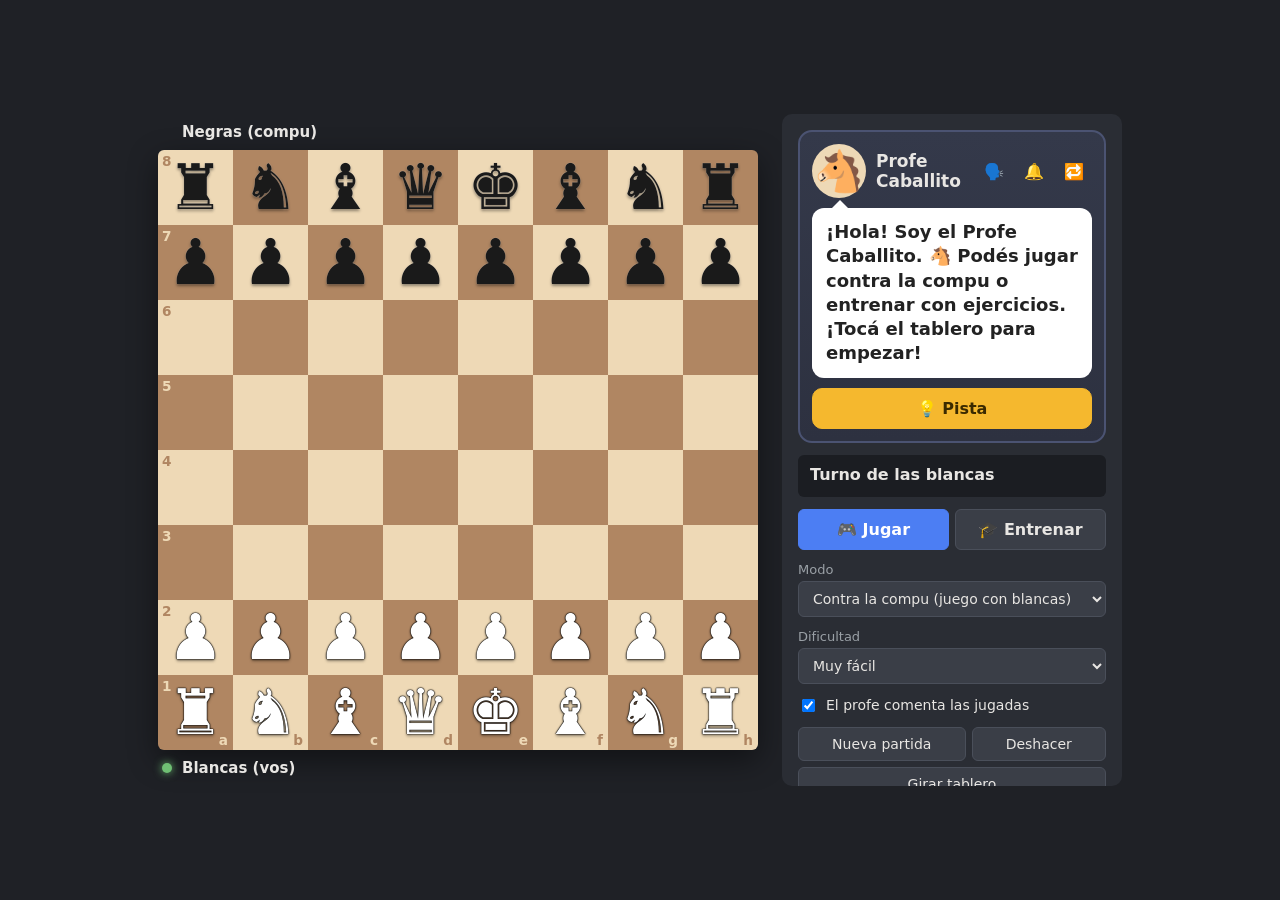
==== ajedrez/index.html @ e5a42da1 "Juegos: ajedrez con Profe Caballito y portada - Ajedrez con reglas completas, compu con 4 niveles y " ====
<!doctype html>
<html lang="es">
<head>
  <meta charset="utf-8">
  <meta name="viewport" content="width=device-width, initial-scale=1, viewport-fit=cover">
  <meta name="theme-color" content="#1f2126">
  <meta name="apple-mobile-web-app-capable" content="yes">
  <meta name="mobile-web-app-capable" content="yes">
  <meta name="apple-mobile-web-app-status-bar-style" content="black-translucent">
  <meta name="apple-mobile-web-app-title" content="Ajedrez">
  <title>Ajedrez</title>
  <link rel="stylesheet" href="style.css">
</head>
<body>
  <main class="app">
    <section class="board-area">
      <div class="player" id="player-top"></div>
      <div id="board" class="board"></div>
      <div class="player" id="player-bottom"></div>
    </section>

    <aside class="panel">
      <div class="coach">
        <div class="coach-head">
          <div class="avatar" id="avatar">🐴</div>
          <div class="coach-name">Profe Caballito</div>
          <div class="coach-tools">
            <button id="voice" class="icon-btn" title="Voz del profe">🗣️</button>
            <button id="sfx" class="icon-btn" title="Sonidos">🔔</button>
            <button id="repeat" class="icon-btn" title="Repetir lo que dijo">🔁</button>
          </div>
        </div>
        <div id="coach-text" class="bubble"></div>
        <div id="coach-actions" class="coach-actions"></div>
        <button id="hint" class="hint-btn">💡 Pista</button>
      </div>

      <div id="status" class="status"></div>

      <div class="tabs">
        <button id="tab-play" class="tab active">🎮 Jugar</button>
        <button id="tab-train" class="tab">🎓 Entrenar</button>
      </div>

      <div id="play-panel" class="section">
        <label>Modo
          <select id="mode">
            <option value="ai-b" selected>Contra la compu (juego con blancas)</option>
            <option value="ai-w">Contra la compu (juego con negras)</option>
            <option value="pvp">2 jugadores</option>
          </select>
        </label>
        <label>Dificultad
          <select id="level">
            <option value="0" selected>Muy fácil</option>
            <option value="1">Fácil</option>
            <option value="2">Media</option>
            <option value="3">Difícil</option>
          </select>
        </label>
        <label class="check"><input type="checkbox" id="coach-on" checked> El profe comenta las jugadas</label>

        <div class="buttons">
          <button id="new">Nueva partida</button>
          <button id="undo">Deshacer</button>
          <button id="flip">Girar tablero</button>
        </div>

        <h2>Jugadas</h2>
        <ol id="moves" class="moves"></ol>

        <h2>Partidas guardadas</h2>
        <div class="buttons">
          <button id="save">Guardar</button>
          <button id="export">Exportar PGN</button>
          <button id="import">Importar PGN</button>
          <input id="import-file" type="file" accept=".pgn,text/plain" hidden>
        </div>
        <ul id="saves" class="saves"></ul>
      </div>

      <div id="train-panel" class="section" hidden></div>
    </aside>
  </main>

  <div id="promo" class="promo hidden">
    <div class="promo-box">
      <p>Coronar como:</p>
      <div id="promo-choices" class="promo-choices"></div>
    </div>
  </div>

  <script src="engine.js"></script>
  <script src="sound.js"></script>
  <script src="coach.js"></script>
  <script src="lessons.js"></script>
  <script src="app.js"></script>
</body>
</html>
---- ajedrez/style.css ----
:root {
  --bg: #1f2126;
  --panel: #2a2d34;
  --text: #e8e6e3;
  --muted: #9aa0a6;
  --light: #eed9b6;
  --dark: #b08662;
  --accent: #6fbf73;
  --size: min(92vw, 78vh, 600px);
  --gutter: 16px;
}
@supports (height: 100dvh) {
  :root { --size: min(92vw, 78dvh, 600px); }
}

* { box-sizing: border-box; }

html { -webkit-text-size-adjust: 100%; }

body {
  margin: 0;
  min-height: 100vh;
  min-height: 100dvh;
  padding: env(safe-area-inset-top, 0px) env(safe-area-inset-right, 0px)
           env(safe-area-inset-bottom, 0px) env(safe-area-inset-left, 0px);
  -webkit-tap-highlight-color: transparent;
  background: var(--bg);
  color: var(--text);
  font-family: system-ui, -apple-system, "Segoe UI", Roboto, sans-serif;
  display: flex;
  align-items: center;
  justify-content: center;
}

.app {
  display: flex;
  gap: 24px;
  padding: 16px;
  align-items: flex-start;
  flex-wrap: wrap;
  justify-content: center;
}

/* ---------- Tablero ---------- */

.board {
  width: var(--size);
  height: var(--size);
  display: grid;
  grid-template-columns: repeat(8, 1fr);
  grid-template-rows: repeat(8, 1fr);
  border-radius: 6px;
  overflow: hidden;
  box-shadow: 0 10px 30px rgba(0, 0, 0, .45);
  user-select: none;
  -webkit-user-select: none;
  -webkit-touch-callout: none;
  touch-action: none; /* el dedo arrastra piezas en vez de mover la página */
}

.sq {
  position: relative;
  display: flex;
  align-items: center;
  justify-content: center;
  cursor: pointer;
}
.sq.light { background: var(--light); }
.sq.dark { background: var(--dark); }
.sq.last.light { background: #f3e37a; }
.sq.last.dark { background: #d4b84a; }
.sq.selected { box-shadow: inset 0 0 0 4px rgba(40, 120, 220, .8); }
.sq.check { background: radial-gradient(circle, #ff4d4d 0%, #e02020 40%, transparent 80%) !important; }

.sq.move::after {
  content: "";
  width: 30%;
  height: 30%;
  border-radius: 50%;
  background: rgba(20, 20, 20, .28);
  position: absolute;
  pointer-events: none;
}
.sq.capture::after {
  content: "";
  position: absolute;
  inset: 4%;
  border-radius: 50%;
  border: 5px solid rgba(20, 20, 20, .28);
  pointer-events: none;
}

.coord {
  position: absolute;
  font-size: calc(var(--size) / 44);
  font-weight: 700;
  pointer-events: none;
}
.coord.rank { top: 3px; left: 4px; }
.coord.file { bottom: 2px; right: 5px; }
.sq.light .coord { color: var(--dark); }
.sq.dark .coord { color: var(--light); }

.piece {
  font-size: calc(var(--size) / 9.5);
  line-height: 1;
  cursor: grab;
  transition: transform .1s;
  z-index: 1;
}
.piece:active { cursor: grabbing; }
.piece.lifted { opacity: .25; }
.piece.ghost {
  position: fixed;
  z-index: 30;
  pointer-events: none;
  font-size: calc(var(--size) / 7.5);
  transform: translate(-50%, -60%);
  filter: drop-shadow(0 6px 8px rgba(0, 0, 0, .45));
}
.piece.shake { animation: shake .35s; }
@keyframes shake {
  20%, 60% { transform: translateX(-5px); }
  40%, 80% { transform: translateX(5px); }
}
.piece.w {
  color: #fff;
  text-shadow: 0 0 1px #000, 0 0 1px #000, 0 0 2px #000, 0 2px 3px rgba(0, 0, 0, .4);
}
.piece.b {
  color: #1a1a1a;
  text-shadow: 0 0 1px #fff8, 0 2px 3px rgba(0, 0, 0, .4);
}

/* ---------- Jugadores ---------- */

.player {
  display: flex;
  align-items: center;
  gap: 10px;
  height: 36px;
  padding: 0 4px;
  font-size: 15px;
}
.player .name { font-weight: 600; }
.player .dot {
  width: 10px;
  height: 10px;
  border-radius: 50%;
  background: transparent;
}
.player.active .dot { background: var(--accent); box-shadow: 0 0 8px var(--accent); }
.player .caps { font-size: 20px; letter-spacing: -3px; color: var(--muted); }
.player .adv { color: var(--muted); font-size: 13px; }

/* ---------- Panel ---------- */

.panel {
  width: 340px;
  background: var(--panel);
  border-radius: 10px;
  padding: 16px;
  display: flex;
  flex-direction: column;
  gap: 12px;
  max-height: calc(var(--size) + 72px);
  overflow-y: auto;
}
.section { display: flex; flex-direction: column; gap: 12px; }
.section[hidden] { display: none; }
.panel h1 { margin: 0; font-size: 24px; }
.panel h2 { margin: 6px 0 0; font-size: 15px; color: var(--muted); font-weight: 600; }

.status {
  background: #1b1d22;
  border-radius: 6px;
  padding: 10px 12px;
  font-weight: 600;
  min-height: 42px;
}
.status.over { color: #ffd166; }

label {
  display: flex;
  flex-direction: column;
  gap: 4px;
  font-size: 13px;
  color: var(--muted);
}
select, button {
  font: inherit;
  font-size: 14px;
  color: var(--text);
  background: #3a3e47;
  border: 1px solid #4a4f5a;
  border-radius: 6px;
  padding: 8px 10px;
}
button { cursor: pointer; touch-action: manipulation; }
@media (hover: hover) {
  button:hover, select:hover { background: #454a55; }
  }

.buttons { display: flex; flex-wrap: wrap; gap: 6px; }
.buttons button { flex: 1 1 auto; }

.moves {
  margin: 0;
  padding: 0 0 0 34px;
  overflow-y: auto;
  min-height: 60px;
  max-height: 160px;
  font-family: ui-monospace, Menlo, monospace;
  font-size: 14px;
}
.moves li { padding: 2px 0; color: var(--muted); }
.moves span { display: inline-block; width: 80px; color: var(--text); }
.moves span.current { color: var(--accent); font-weight: 700; }

/* ---------- Profe ---------- */

.coach {
  background: linear-gradient(180deg, #34394a, #2d3140);
  border: 2px solid #4b5372;
  border-radius: 14px;
  padding: 12px;
  display: flex;
  flex-direction: column;
  gap: 10px;
}
.coach-head { display: flex; align-items: center; gap: 10px; }
.avatar {
  font-size: 40px;
  line-height: 1;
  width: 54px;
  height: 54px;
  display: grid;
  place-items: center;
  background: #eed9b6;
  border-radius: 50%;
}
.avatar.talking { animation: bob .5s ease-in-out 3; }
@keyframes bob { 50% { transform: translateY(-5px) rotate(-6deg); } }
.coach-name { font-weight: 800; font-size: 17px; flex: 1; }
.coach-tools { display: flex; gap: 4px; }
.icon-btn { padding: 4px 7px; font-size: 16px; background: transparent; border-color: transparent; }
.icon-btn.off { opacity: .35; }
.bubble {
  background: #fff;
  color: #222;
  border-radius: 12px;
  padding: 12px 14px;
  font-size: 18px;
  line-height: 1.35;
  font-weight: 600;
  min-height: 56px;
  position: relative;
}
.bubble::before {
  content: "";
  position: absolute;
  top: -8px;
  left: 20px;
  border: 8px solid transparent;
  border-top: 0;
  border-bottom-color: #fff;
}
.coach-actions { display: flex; flex-wrap: wrap; gap: 6px; }
.coach-actions:empty { display: none; }
.coach-actions button, .hint-btn {
  flex: 1 1 auto;
  font-size: 16px;
  font-weight: 700;
  padding: 10px 12px;
  border-radius: 10px;
}
.coach-actions button { background: #4c7ef3; border-color: #4c7ef3; color: #fff; }
.coach-actions button.secondary { background: #3a3e47; border-color: #4a4f5a; }
.hint-btn { background: #f5b82e; border-color: #f5b82e; color: #3a2a00; }
.hint-btn:disabled { opacity: .4; cursor: default; }

.sq.coach { box-shadow: inset 0 0 0 5px #f5b82e, inset 0 0 22px rgba(245, 184, 46, .9); }
.sq.coach .piece { animation: pulse 1s ease-in-out infinite; }
@keyframes pulse { 50% { transform: scale(1.12); } }

.check { flex-direction: row; align-items: center; gap: 8px; color: var(--text); font-size: 14px; }

/* ---------- Pestañas y lecciones ---------- */

.tabs { display: flex; gap: 6px; }
.tab { flex: 1; font-size: 16px; font-weight: 700; padding: 10px; }
.tab.active { background: #4c7ef3; border-color: #4c7ef3; color: #fff; }

.lessons { display: flex; flex-direction: column; gap: 8px; }
.lesson {
  display: flex;
  align-items: center;
  gap: 12px;
  text-align: left;
  padding: 12px;
  border-radius: 12px;
  font-size: 17px;
  font-weight: 700;
}
.lesson .icon { font-size: 30px; }
.lesson .info { flex: 1; }
.stars { color: #f5b82e; font-size: 15px; letter-spacing: 1px; }
.stars .empty { color: #5a606c; }
.lesson.done { border-color: #f5b82e; }

.puzzle-head { display: flex; align-items: center; gap: 10px; font-size: 20px; font-weight: 800; }
.puzzle-head .icon { font-size: 32px; }
.dots { display: flex; gap: 6px; }
.dots span { width: 16px; height: 16px; border-radius: 50%; background: #454a55; }
.dots span.solved { background: #f5b82e; }
.dots span.current { outline: 3px solid #4c7ef3; }

/* ---------- Festejo ---------- */

.confetti { position: fixed; inset: 0; pointer-events: none; overflow: hidden; z-index: 20; }
.confetti span {
  position: absolute;
  bottom: -60px;
  animation: rise 2.2s ease-out forwards;
}
@keyframes rise {
  to { transform: translateY(-115vh) rotate(540deg); opacity: .2; }
}

/* ---------- Partidas guardadas ---------- */

.saves {
  list-style: none;
  margin: 0;
  padding: 0;
  max-height: 160px;
  overflow-y: auto;
  display: flex;
  flex-direction: column;
  gap: 6px;
}
.saves li {
  display: flex;
  align-items: center;
  gap: 6px;
  background: #1b1d22;
  border-radius: 6px;
  padding: 6px 8px;
  font-size: 13px;
}
.saves .info { flex: 1; min-width: 0; }
.saves .title { overflow: hidden; text-overflow: ellipsis; white-space: nowrap; }
.saves .meta { color: var(--muted); font-size: 11px; }
.saves button { padding: 4px 8px; font-size: 12px; }
.saves .empty { color: var(--muted); background: none; padding: 0; }

/* ---------- Coronación ---------- */

.promo {
  position: fixed;
  inset: 0;
  background: rgba(0, 0, 0, .55);
  display: flex;
  align-items: center;
  justify-content: center;
  z-index: 10;
}
.promo.hidden { display: none; }
.promo-box {
  background: var(--panel);
  padding: 18px 22px;
  border-radius: 10px;
  text-align: center;
}
.promo-box p { margin: 0 0 12px; }
.promo-choices { display: flex; gap: 8px; }
.promo-choices button {
  width: 70px;
  height: 70px;
  font-size: 48px;
  line-height: 1;
  padding: 0;
  background: var(--light);
}

/* ---------- Celular vertical y tablets angostas ---------- */

@media (max-width: 760px) {
  :root {
    --gutter: 10px;
    --size: min(calc(100vw - 2 * var(--gutter)), 600px);
  }
  body { align-items: flex-start; }
  .app {
    flex-direction: column;
    flex-wrap: nowrap;
    align-items: center;
    gap: 10px;
    padding: 8px var(--gutter) 24px;
    width: 100%;
  }
  .panel {
    width: var(--size);
    max-height: none;
    overflow: visible;
    padding: 12px;
    gap: 10px;
  }
  .player { height: 30px; font-size: 14px; gap: 8px; }
  .player .caps { font-size: 16px; }
  .player .name { white-space: nowrap; }
  .player .caps { overflow: hidden; white-space: nowrap; min-width: 0; }
  .coach { padding: 10px; gap: 8px; }
  .avatar { font-size: 32px; width: 44px; height: 44px; }
  .coach-name { font-size: 15px; }
  .bubble { font-size: 16px; padding: 10px 12px; min-height: 0; }
  .coach-actions button, .hint-btn { font-size: 15px; padding: 10px; min-height: 44px; }
  .tab { font-size: 15px; min-height: 44px; }
  select, .buttons button { min-height: 44px; font-size: 16px; } /* 16px evita el zoom automático de iOS */
  .moves { max-height: 140px; }
  .lesson { padding: 10px; font-size: 16px; }
  .lesson .icon { font-size: 26px; }
  .promo-choices button { width: 60px; height: 60px; font-size: 42px; }
}

/* Celular muy angosto (iPhone SE, Android chicos) */
@media (max-width: 360px) {
  .coach-tools .icon-btn { padding: 4px; font-size: 14px; }
  .bubble { font-size: 15px; }
}

/* ---------- Celular horizontal: tablero y panel lado a lado ---------- */

@media (max-height: 520px) and (orientation: landscape) {
  :root { --size: min(calc(100vh - 76px), 55vw); }
  @supports (height: 100dvh) {
    :root { --size: min(calc(100dvh - 76px), 55vw); }
  }
  body { align-items: flex-start; }
  .app {
    flex-direction: row;
    flex-wrap: nowrap;
    align-items: flex-start;
    gap: 12px;
    padding: 6px 12px;
    width: 100%;
    justify-content: center;
  }
  .player { height: 30px; font-size: 13px; }
  .player .caps { font-size: 15px; }
  .panel {
    flex: 1;
    min-width: 0;
    max-width: 420px;
    max-height: calc(100vh - 12px);
    max-height: calc(100dvh - 12px);
    padding: 10px;
    gap: 8px;
  }
  .avatar { font-size: 28px; width: 38px; height: 38px; }
  .bubble { font-size: 15px; padding: 8px 10px; min-height: 0; }
}

@media (prefers-reduced-motion: reduce) {
  .avatar.talking, .sq.coach .piece, .piece.shake, .confetti span { animation: none; }
}
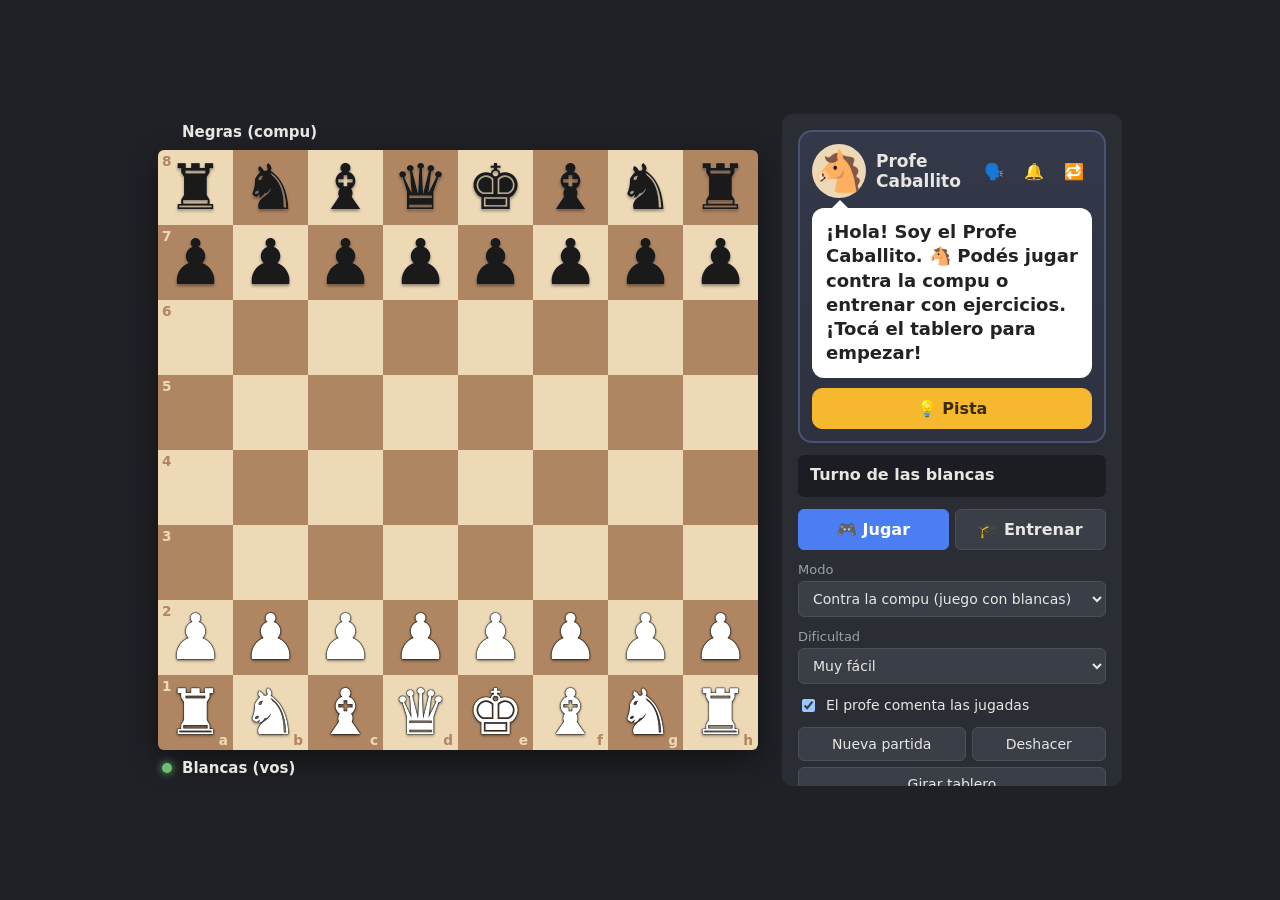
==== commit c30c29f5: "Evitar que el modo oscuro forzado del celular ponga todas las piezas blancas Declarar color-scheme: " ====
--- a/ajedrez/index.html
+++ b/ajedrez/index.html
@@ -4,6 +4,7 @@
   <meta charset="utf-8">
   <meta name="viewport" content="width=device-width, initial-scale=1, viewport-fit=cover">
   <meta name="theme-color" content="#1f2126">
+  <meta name="color-scheme" content="dark">
   <meta name="apple-mobile-web-app-capable" content="yes">
   <meta name="mobile-web-app-capable" content="yes">
   <meta name="apple-mobile-web-app-status-bar-style" content="black-translucent">
--- a/ajedrez/style.css
+++ b/ajedrez/style.css
@@ -1,4 +1,5 @@
 :root {
+  color-scheme: dark; /* la página ya es oscura: evita que el navegador la "oscurezca" e invierta las piezas */
   --bg: #1f2126;
   --panel: #2a2d34;
   --text: #e8e6e3;
@@ -122,6 +123,9 @@
 @keyframes shake {
   20%, 60% { transform: translateX(-5px); }
   40%, 80% { transform: translateX(5px); }
+}
+.piece {
+  forced-color-adjust: none;
 }
 .piece.w {
   color: #fff;
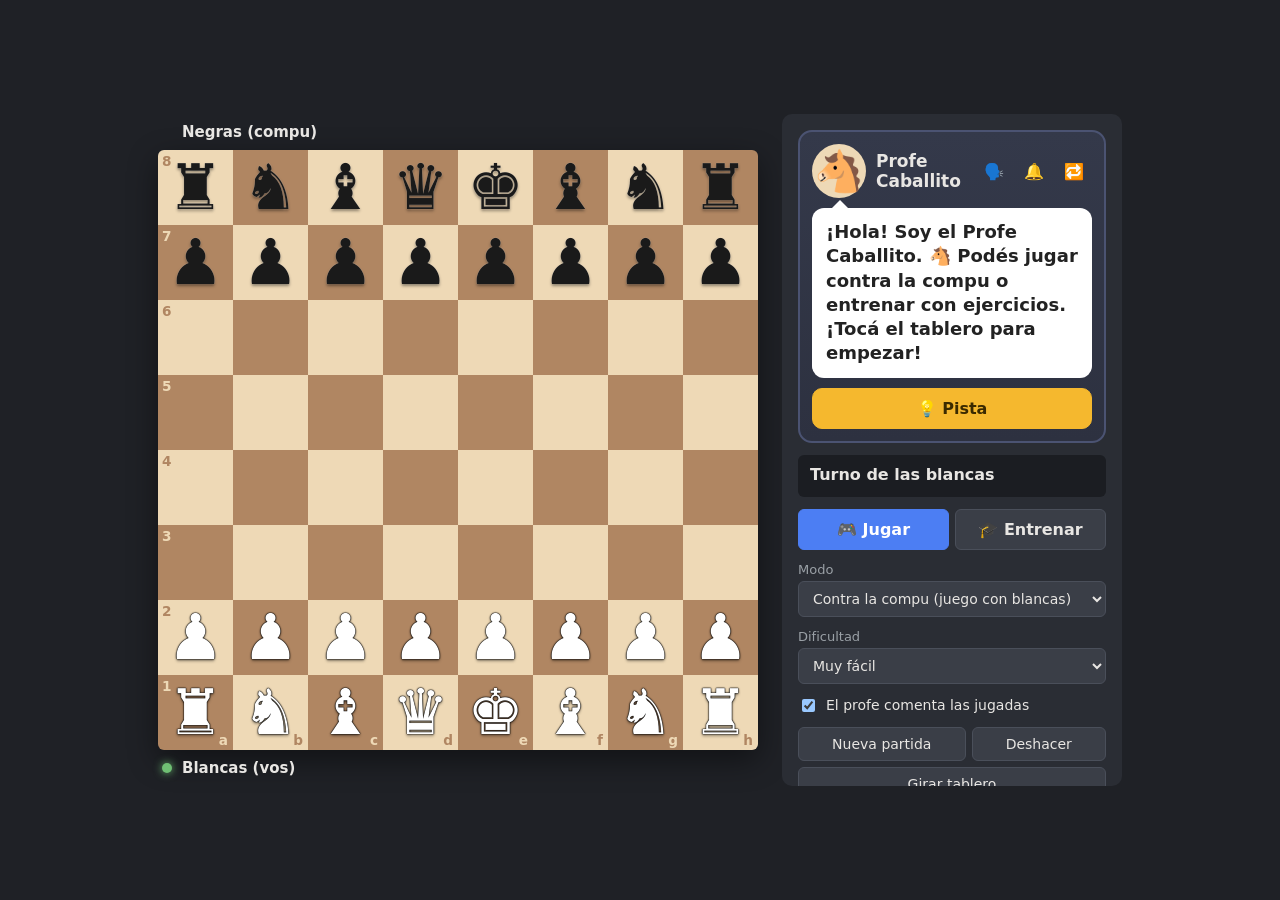
==== commit 9dcaa80e: "Ícono de caballo para el acceso directo del celular Agrega íconos PNG (iPhone, Android y favicon) y " ====
--- a/ajedrez/index.html
+++ b/ajedrez/index.html
@@ -10,6 +10,10 @@
   <meta name="apple-mobile-web-app-status-bar-style" content="black-translucent">
   <meta name="apple-mobile-web-app-title" content="Ajedrez">
   <title>Ajedrez</title>
+  <link rel="manifest" href="manifest.webmanifest">
+  <link rel="apple-touch-icon" href="apple-touch-icon.png">
+  <link rel="icon" type="image/png" sizes="32x32" href="favicon-32.png">
+  <link rel="icon" type="image/png" sizes="192x192" href="icon-192.png">
   <link rel="stylesheet" href="style.css">
 </head>
 <body>
